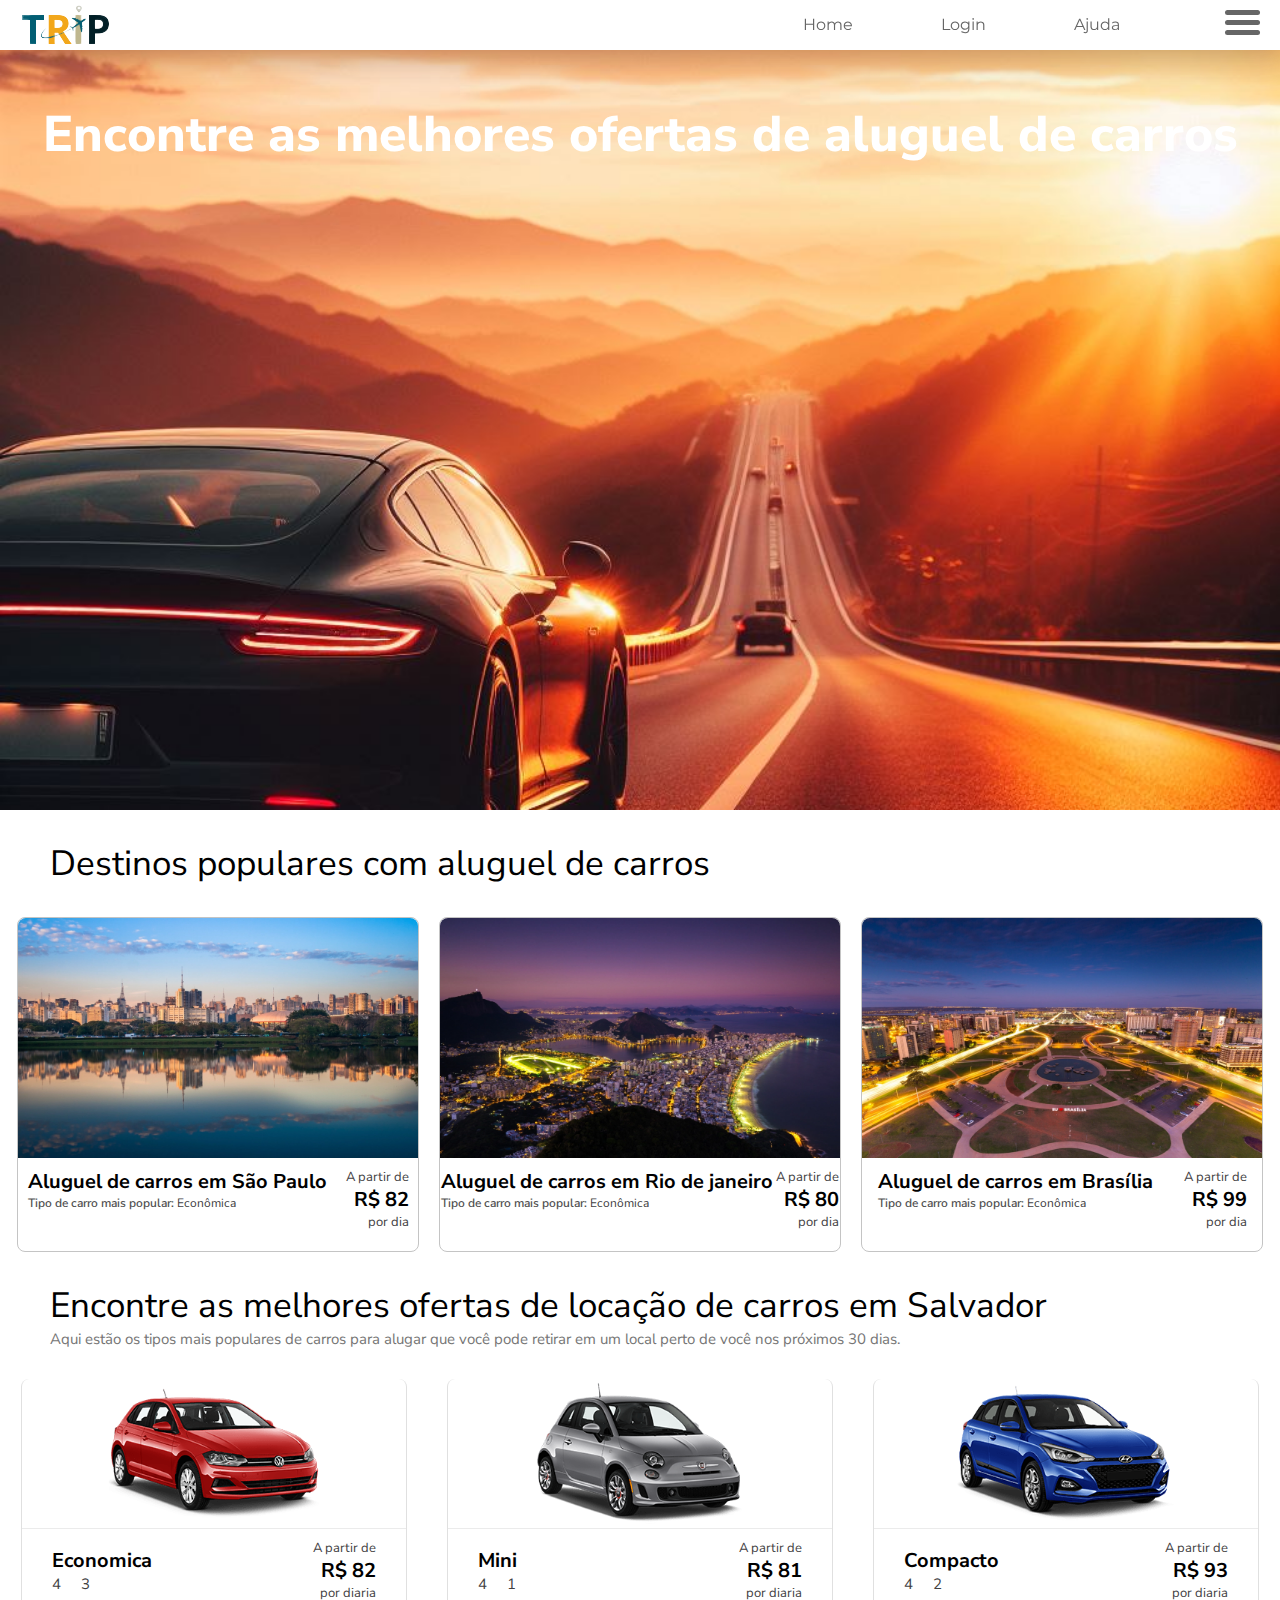
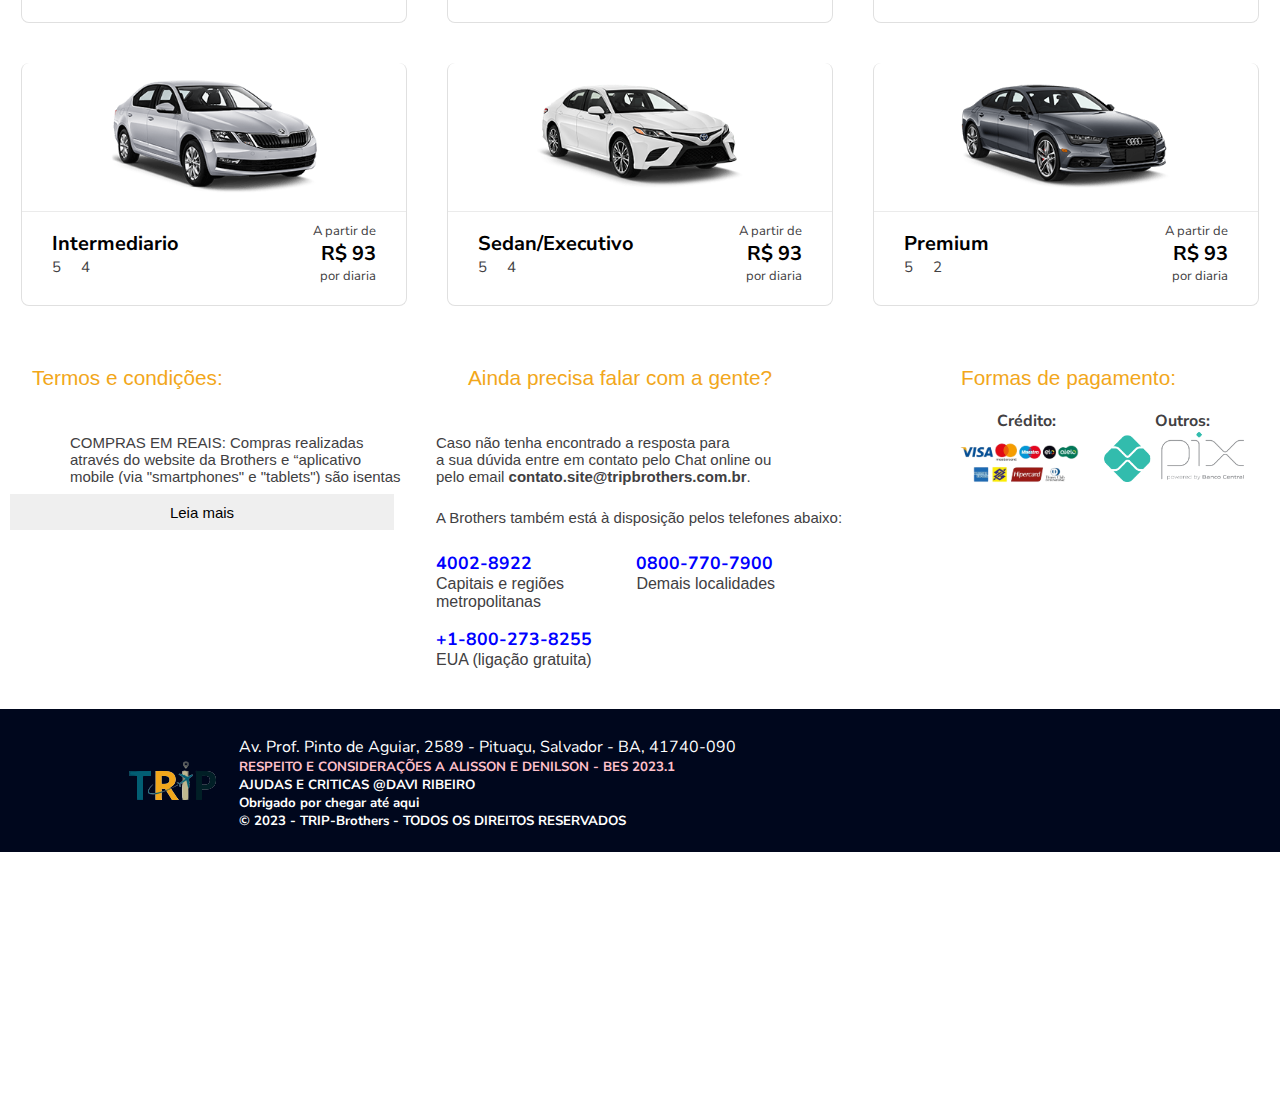
==== carros.html @ 01ca7a5b "carros de aluguel" ====
<!DOCTYPE html>
<html lang="pt-br">
<head>
    <meta charset="UTF-8">
    <meta name="viewport" content="width=device-width, initial-scale=1.0">
    <title>Aluguel de carros</title>
    <link rel="stylesheet" href="carros.css">
    <link rel="apple-touch-icon" sizes="180x180" href="imagens/favicon_io (2)/apple-touch-icon.png" />
  <link rel="icon" type="image/png" sizes="32x32" href="imagens/favicon_io (2)/favicon-32x32.png" />
  <link rel="icon" type="image/png" sizes="16x16" href="imagens/favicon_io (2)/favicon-16x16.png" />
  <link rel="preconnect" href="https://fonts.googleapis.com" />
  <link rel="preconnect" href="https://fonts.gstatic.com" crossorigin />
  <link href="https://fonts.googleapis.com/css2?family=Montserrat:wght@500&family=Nunito+Sans:opsz@6..12&display=swap"
    rel="stylesheet" />
  <link rel="preconnect" href="https://fonts.googleapis.com">
  <link rel="preconnect" href="https://fonts.gstatic.com" crossorigin>
  <link href="https://fonts.googleapis.com/css2?family=Source+Sans+3:ital,wght@1,900&display=swap" rel="stylesheet">
  <link rel="stylesheet" href="https://cdnjs.cloudflare.com/ajax/libs/font-awesome/6.4.0/css/all.min.css"
    integrity="sha512-iecdLmaskl7CVkqkXNQ/ZH/XLlvWZOJyj7Yy7tcenmpD1ypASozpmT/E0iPtmFIB46ZmdtAc9eNBvH0H/ZpiBw=="
    crossorigin="anonymous" referrerpolicy="no-referrer" />
  <link rel="stylesheet" href="https://cdnjs.cloudflare.com/ajax/libs/font-awesome/6.4.2/css/all.min.css"
    integrity="sha512-z3gLpd7yknf1YoNbCzqRKc4qyor8gaKU1qmn+CShxbuBusANI9QpRohGBreCFkKxLhei6S9CQXFEbbKuqLg0DA=="
    crossorigin="anonymous" referrerpolicy="no-referrer" />
</head>
<body>
    <div class="container">
        <a href="index.html" class="logo-a"><span class="span-img"><img class="logo-img" src="imagens/Logo/logo.png"
              alt="" /></span></a>
        <div class="container-base">
          <nav class="nav_1">
    
            <a href="index.html" class="home_nav"><i id="homee" class="fa-solid fa-house"></i><span
                class="nav-text-home">Home</span></a>
            <a href="login.html" class="home_nav"><i class="fa-solid fa-user"></i><span
                class="nav-text-user">Login</span></a>
            <a href="" class="home_nav"><i class="fa-brands fa-rocketchat"></i><span class="nav-text-ajuda">Ajuda</span></a>
            <div class="menu-night">
              <input type="checkbox" name="" class="chh">
              <div class="icon-night"><i class="fa-solid fa-moon"></i></div>
            </div>
            <nav class="menu">
              <input type="checkbox" class="check">
              <div class="menu-lines">
                <span></span>
                <span></span>
                <span></span>
              </div>
              
              <ul>
                <li><a href="login.html">Acessar Conta</a></li>
                <li><a href="">Meus Pedidos</a></li>
                <li><a href="checkin.html">Status do Voo</a></li>
                <li><a href="checkin.html">Bagagens</a></li>
                <li><a href="">Suas Milhas</a></li>
                <li><a href="">Central Ajuda</a></li>
                <li><a href="">Quem Somos</a></li>
                <li><a href="">Politica de Cancelamento</a></li>
    
              </ul>
            </nav>
          </nav>
        </div>
      </div>
   
<div class="banner">
    <div class="textobanner"><span>Encontre as melhores ofertas de aluguel de carros</span></div>   
</div>

<div class="textopr"><span>Destinos populares com aluguel de carros</span></div>
<div class="pai-opcoes">

    <div class="opcoes">
   <img src="imagens/car/img1.webp" alt="">
   <div class="pai-preco">
   <div class="textop"><div class="titulo">Aluguel de carros em São Paulo</div><div class="subtitulo"><span>Tipo de carro mais popular:</span> Econômica</div></div>
   <div class="precos"><div class="precof">A partir de
   <div class="numero">R$ 82</div>por dia</div>
    </div>
        </div>
    </div>

    <div class="opcoes">
        <img src="imagens/car/img2.webp" alt="">
        <div class="pai-preco">
            <div class="textop"><div class="titulo">Aluguel de carros em Rio de janeiro</div><div class="subtitulo"><span>Tipo de carro mais popular:</span> Econômica</div></div>
            <div class="precos"><div class="precof">A partir de
            <div class="numero">R$ 80</div>por dia</div>
             </div>
                 </div>
    </div>

    <div class="opcoes">
        <img src="imagens/car/img3.webp" alt="">
        <div class="pai-preco">
            <div class="textop"><div class="titulo">Aluguel de carros em Brasília</div><div class="subtitulo"><span>Tipo de carro mais popular:</span> Econômica</div></div>
            <div class="precos"><div class="precof">A partir de
            <div class="numero">R$ 99</div>por dia</div>
             </div>
                 </div>
    </div>
</div>
<div class="textopr"><span>Encontre as melhores ofertas de locação de carros em Salvador</span><div class="subtexto"><span>Aqui estão os tipos mais populares de carros para alugar que você pode retirar em um local perto de você nos próximos 30 dias.</span></div></div>

<div class="pai-opcoes2">
<div class="opcoes2">
    <div class="imgcar"><img src="imagens/car/economy.png" alt=""></div>
    <div class="pai-preco2">
    <div class="textop"><div class="titulo">Economica</div><div class="subtitulo2"><div><i class="fa-solid fa-person"></i> 4</div><div><i class="fa-solid fa-suitcase-rolling"></i> 3</div></div></div>
    <div class="precos"><div class="precof">A partir de
    <div class="numero">R$ 82</div>por diaria</div>
     </div>
         </div>
     </div>
 
     <div class="opcoes2">
         <div class="imgcar"><img src="imagens/car/mini.png" alt=""></div>
         <div class="pai-preco2">
             <div class="textop"><div class="titulo">Mini</div><div class="subtitulo2"><div><i class="fa-solid fa-person"></i> 4</div><div><i class="fa-solid fa-suitcase-rolling"></i> 1</div></div></div>
             <div class="precos"><div class="precof">A partir de
             <div class="numero">R$ 81</div>por diaria</div>
              </div>
                  </div>
     </div>
 
     <div class="opcoes2">
         <div class="imgcar"><img src="imagens/car/compact.png" alt=""></div>
         <div class="pai-preco2">
             <div class="textop"><div class="titulo">Compacto</div><div class="subtitulo2"><div><i class="fa-solid fa-person"></i> 4</div><div><i class="fa-solid fa-suitcase-rolling"></i> 2</div></div></div>
             <div class="precos"><div class="precof">A partir de
             <div class="numero">R$ 93</div>por diaria</div>
              </div>
         </div>
     </div>

     <div class="opcoes2">
        <div class="imgcar"><img src="imagens/car/intermediate.png" alt=""></div>
        <div class="pai-preco2">
            <div class="textop"><div class="titulo">Intermediario</div><div class="subtitulo2"><div><i class="fa-solid fa-person"></i> 5</div><div><i class="fa-solid fa-suitcase-rolling"></i> 4</div></div></div>
            <div class="precos"><div class="precof">A partir de
            <div class="numero">R$ 93</div>por diaria</div>
             </div>
        </div>
    </div>

    <div class="opcoes2 ">
        <div class="imgcar"><img src="imagens/car/fullsize.png" alt=""></div>
        <div class="pai-preco2">
            <div class="textop"><div class="titulo">Sedan/Executivo</div><div class="subtitulo2"><div><i class="fa-solid fa-person"></i> 5</div><div><i class="fa-solid fa-suitcase-rolling"></i> 4</div></div></div>
            <div class="precos"><div class="precof">A partir de
            <div class="numero">R$ 93</div>por diaria</div>
             </div>
        </div>
    </div>

    <div class="opcoes2">
        <div class="imgcar"><img src="imagens/car/premium.png" alt=""></div>
        <div class="pai-preco2">
            <div class="textop"><div class="titulo">Premium</div><div class="subtitulo2"><div><i class="fa-solid fa-person"></i> 5</div><div><i class="fa-solid fa-suitcase-rolling"></i> 2</div></div></div>
            <div class="precos"><div class="precof">A partir de
            <div class="numero">R$ 93</div>por diaria</div>
             </div>
        </div>
    </div>

 </div>

 <div class="fimtexto">
    <div class="fimtexto1">
      <span class="fimspan">Termos e condições:</span>
      <br><br><p class="textin">COMPRAS EM REAIS: Compras realizadas através do website da Brothers e “aplicativo 

      
        mobile (via "smartphones" e "tablets") são isentas da tarifa de emissão. A tarifa de emissão é cobrada nas
        compras através de balcões localizados nos aeroportos, lojas físicas e callcenter da empresa. Aeroportos e Lojas
        físicas: Nos voos domésticos, o valor da cobrança é de R$ 150,00 para compras com o valor total até R$ 1.500,00
        ou de 10% sobre o valor da tarifa quando esta for superior a R$ 1.500,00. Nos voos internacionais, a tarifa de
        emissão é de 7% sobre o valor da tarifa paga. Callcenter (+55 71 4002-8922): O valor da cobrança é a partir de
        R$ 150,00 (cento e cinquenta reais) por passageiro e por trecho nos voos domésticos, e a partir de R$ 280,00
        (duzentos e oitenta reais) por passageiro e por trecho nos voos internacionais. Tarifas com regras flexíveis
        (reserva na Classe Y): Serão disponibilizadas para comercialização somente via Central de Atendimento. Não serão
        cobradas taxas de alteração ou cancelamento. Reembolso de 95% (noventa e cinco por cento) do valor da tarifa.
        Não será cobrará taxa de emissão.
        <span class="overflow" data-state="visible" aria-hidden="true"></span>
      </p>
      <div class="bntleia"><button class="toggle" data-state="more">Leia mais</button></div>
    </div>
    
    <div class="fimtexto1">
      <span class="fimspan">Ainda precisa falar com a gente?</span> <br><span class="textinn"><p>Caso não tenha
        encontrado a resposta para <br> a sua dúvida entre em contato  pelo Chat online ou <br>pelo email
        <strong>contato.site@tripbrothers.com.br</strong>.</p>
        <br><span class="titulo2">A Brothers também está à disposição pelos telefones abaixo: </span></span>
      <br><br>
      <ul class="numlist">
        <li>
          <span class="num">4002-8922</span>
          <p>Capitais e regiões metropolitanas</p>
        </li>
        <li>
          <span class="num">0800-770-7900</span>
          <p>Demais localidades</p>
        </li>
        <li>
          <span id="num1" class="num">+1-800-273-8255</span>
          <p>EUA (ligação gratuita)</p>
        </li>
      </ul></span>
    </div>
    <div class="fimtexto1">
      <span class="fimspan">Formas de pagamento:</span>
      <span class="pailinha">
      <br><br><span class="linha"><strong>Crédito:</strong> <img class="credito" src="imagens/Banner/cartoes.png" alt="cartoes"></span>
      <br> <span  class="linha"><strong>Outros:</strong> <img class="credito" src="imagens/Banner/pix-106.png" alt="pix"></span>
    </div></span>
  </div>


  <div class="rodapefin">
    <div class="rodapetext">
      <img src="imagens/Logo/logo.png" alt="logo-rodape">

      <span class="textinho"> Av. Prof. Pinto de Aguiar, 2589 - Pituaçu, Salvador - BA, 41740-090
        <h5 class="pik">RESPEITO E CONSIDERAÇÕES A ALISSON E DENILSON - BES 2023.1</h5>
        <h5>AJUDAS E CRITICAS @DAVI RIBEIRO</h5>
        <H5>Obrigado por chegar até aqui</H5>
        <h5>© 2023 - TRIP-Brothers - TODOS OS DIREITOS RESERVADOS</h5>
        
        <br>
      </span>


    </div></div>
    <script src="index.js"></script>
</body>
</html>
---- carros.css ----
@charset "UTF-8";

* {
  margin: 0;
  padding: 0;
  box-sizing: border-box;
}
html {
  margin: 0;
  padding: 0;
  overflow-y: scroll;
  height: 300vh;
}
body {
  font-family: "Nunito Sans", sans-serif;
  color: rgb(65, 64, 66);
  background-color: white;
}
.span-img {
    box-sizing: border-box;
    display: block;
    overflow: hidden;
    width: initial;
    height: initial;
    background: none;
    background-image: none;
    opacity: 1;
    border: 0;
    margin: 0;
  }
  .logo-img {
    overflow-clip-margin: content-box;
    overflow: clip;
  }
  .logo-img {
    position: absolute;
    top: 0;
    left: 0;
    bottom: 0;
    right: 0;
    box-sizing: border-box;
    padding: 0;
    border: none;
    margin: auto;
    display: block;
    width: 0;
    height: 0;
    min-width: 100%;
    max-width: 100%;
    min-height: 100%;
    max-height: 100%;
    object-fit: contain;
    object-position: center left;
  }
  .home_nav {
    display: flex;
    align-items: center;
    gap: 1rem;
    row-gap: 1rem;
    column-gap: 0.5rem;
    text-decoration: none;
  }
  .nav-text-home {
    color: rgb(102, 102, 102);
    font-family: 'Montserrat', sans-serif;
    font-size: 1rem;
    line-height: 1.6rem;
  }
  .home_nav i {
    color: rgb(102, 102, 102);
    font-size: 1rem;
    min-width: 1rem;
    text-decoration: none;
  }
  .user-nav {
    display: flex;
    align-items: center;
    gap: 1rem;
    row-gap: 1rem;
    column-gap: 0.5rem;
    text-decoration: none;
  }
  .user-nav i {
    color: rgb(102, 102, 102);
    font-size: 1rem;
    min-width: 1rem;
    text-decoration: none;
  }
  .nav-text-user {
    color: rgb(102, 102, 102);
    font-family: 'Montserrat', sans-serif;
    font-size: 1rem;
    line-height: 1.6rem;
  }
  .ajuda-nav {
    display: flex;
    align-items: center;
    gap: 1rem;
    row-gap: 1rem;
    column-gap: 0.5rem;
    text-decoration: none;
  }
  .ajuda-nav i {
    color: rgb(102, 102, 102);
    font-size: 1rem;
    min-width: 1rem;
    text-decoration: none;
  }
  .nav-text-ajuda {
    color: rgb(102, 102, 102);
    font-family: 'Montserrat', sans-serif;
    font-size: 1rem;
    line-height: 1.6rem;
  }
  
  .nav_1 {
    margin-left: 50vh;
    margin-left: auto;
    display: flex;
    gap: 4rem;
    row-gap: 4rem;
    column-gap: 4rem;
    transition: 0.3s;
  }
  .logo-a {
    height: 40px;
    position: relative;
    width: 132px;
  }
  .container-base {
    display: flex;
    align-items: center;
    justify-content: flex-end;
    flex: 1;
    margin-right: 2rem;
  }
  
  .container {
    display: flex;
    z-index: 3;
    position: fixed;
    top: 0px;
    left: 0px;
    width: 100%;
    height: 50px;
    align-items: center;
    background-color: rgb(255, 255, 255);
    box-shadow: rgba(37, 37, 39, 0.25) 0.5rem 0.5rem 2rem 0px;
  }
  .menu-night .chh{
    position: absolute;
    width: 35px;
    height: 35px;
    opacity: 0;
    cursor: pointer;
    z-index: 200;
  }
  .menu-night{
    z-index: 0; 
  }
  .menu-night .icon-night{
    z-index: 0;
     position: block;
     top: 0;
     right: 7.5%;
     font-size: 35px;
     color: rgb(102, 102, 102);
  }
  .menu .menu-lines{
    position: absolute;
    z-index: 999;
    width: 35px;
    height: 35px ;
    right: 20px;
    top: 10px;
  }
  .menu .check{
    position: absolute;
    z-index: 1000;
    width: 35px;
    height: 35px;
    opacity: 0;
    cursor: pointer;
    right: 20px;
    top: 10px;
  }
  .menu .menu-lines span{
    display: block;
    width: 35px;
    height: 5px;
    margin-bottom: 5px;
    background-color: rgb(102, 102, 102);
    border-radius: 3px;
    transition: all ease .2s;
  }
  .menu .check:checked ~ .menu-lines span{
   
  background-color: rgb(192, 0, 0);
  
  }
  .menu .check:checked ~ .menu-lines span:nth-child(1){
  transform-origin: 0% 0%;
  transform: rotate(45deg) scaleX(0.9);
  }
  .menu .check:checked ~ .menu-lines span:nth-child(2){
    opacity: 0;
  }
  .menu .check:checked ~ .menu-lines span:nth-child(3){
    transform-origin: 0% 100%;
  transform: rotate(-45deg) scaleX(0.9) ;
  }
  .menu ul{
    position: absolute;
    z-index: 998;
    left: 70vw;
    top: 50px;
    width: 350px;
    height: initial;
    background-color: rgb(255, 255, 255);
    
    margin-left: 1400vw;
    transition: all ease .3s;
    border-radius: 10px;
  }
 
  @media (max-width:790px) {
    .menu ul{
      position: absolute;
      z-index: 998;
      left: 65vw;
      top: 50px;
      width: 300px;
      height: initial;
      background-color: rgb(255, 255, 255);
      margin-left: 1500px;
      transition: all ease .2s;
      border-radius: 10px;
    }
    .menu ul li{
      list-style: none;
      padding: 16px 15px;
    }
  }


.text_inter{
  text-align: center;
  padding: 0.9rem;
  font-size: 10px;
  font-weight: bold;
  
}

.menu .check:checked ~ ul{
margin-left: 0;
}

.menu ul{
border: 2px solid black;
}
.menu li{
border-bottom: 1px solid rgb(237, 237, 237);
}
.menu ul li{

list-style: none;
padding: 20px 30px;
}
.menu ul li a{
text-decoration: none;
color: rgb(102, 102, 102);
font-size: 18px;
font-family: sans-serif;
}
.banner{
    background-image: url(imagens/imgpromo/img1.jfif);
    background-repeat: no-repeat;
    background-size: cover;
    background-position: center;
    display: flex;
    height: 90vh;
    overflow: hidden;
    justify-content: center;
}
.textobanner{
    padding-top: 100px;
    display: flex;
    color: white;
    font-size: 50px;
    font-weight: 800;

}
.textopr{
    display: flex;
    flex-direction: column;
    font-size: 35px;
    color: black;
    padding: 30px 50px;
}
.subtexto{
    display: flex;
    font-size: 15px;
    color: rgb(117, 117, 117);

}
.pai-opcoes{
  
    display: flex;
    justify-content: center;
    align-items: center;
    flex-flow: row;
    gap: 20px;

}
.pai-opcoes2{
 
    display: flex;
    justify-content: center;
    align-items: center;
    flex-flow: wrap;
    gap: 40px;
}

.opcoes{
    cursor: pointer;
 
    border-radius: 8px;
    border: 1px solid rgb(196, 196, 196);
    padding: 0 0 20px 0;
}
.opcoes img{
  border-radius: 8px 8px 0 0;
  display: flex;
  width: 25rem;
  height: 15rem;
  overflow: hidden;
}
.opcoes:hover{
    transition: 60ms ease-in;
    box-shadow: 0px 2px 5px 1px rgb(206, 206, 206);
}

.opcoes2:hover{
 
    transition: 60ms ease-in;
    box-shadow: 0px 2px 5px 1px rgb(177, 177, 177);
}
.opcoes2{
    cursor: pointer;
   border-top: none;
   border-left: 1px solid rgb(224, 224, 224);
   border-right: 1px solid rgb(224, 224, 224);
   border-bottom: 1px solid rgb(224, 224, 224);
    border-radius: 8px;
    padding: 0 0 20px 0;
}
.imgcar{
    display: flex;
    padding: 0 5rem 0 5rem;
    border-bottom: 1px solid rgb(235, 235, 235);
}
.opcoes2 img{
  border-radius: 8px 8px 0 0;
  width: 14rem;
  height: auto;
  overflow: hidden;
}
.titulo{
padding-top: 10px;
    color: black;
    font-weight: bolder;
    font-size: 20px;
}
.subtitulo{
    font-size: 12px;
}
.subtitulo2{
  
    font-size: 15px;
    display: flex;
    gap: 20px;
    align-items: center;

}
.subtitulo span{
    font-weight: 600;
    color: rgb(80, 80, 80);
    font-size: 12px;
}
.numero{
    font-size: 20px;
    font-weight: bolder;
    color: black;
}

.pai-preco{
     display: flex; 
     justify-content: space-around;
}
.pai-preco2{
    display: flex; 
    justify-content: space-between;
    padding: 0 30px 0 30px;
    align-items: center;
}
.precos{
    font-size: 13px;
    padding-top: 10px;
    display: flex;
    flex-direction: column;
    text-align: end;
}

.fim {
    padding: 10% ;
}

.fimtexto {
  display: flex;
  justify-content: space-between;
  padding: 0px auto;
  gap: 4rem 4rem;
  
}
.fimtexto1 {
  width: 40%;
}
.fimspan {
  text-align: center;
  display: block;
  font-size: 1.3rem;
  font-family: Arial, Helvetica, sans-serif;
  font-weight: 200;
  color:#f2a71b;
}

.numlist {
  display: grid;
  grid-template-columns: 40% 350px;
}

.numlist li{
  list-style: none;
  padding: 5% 5% 5% 5%;
}

.num {
  color: blue ;
  font-weight: bolder;
  font-size: 1.1rem;
}


.textin{
  padding-left: 10px;
  font-family: arial;
  font-size: 15px;
}
.textinn{
  padding-left: 10px;
  font-family: arial;
  font-size: 15px;
}


.numlist p {
  font-family: arial;
}


.credito {
  display: flex;
  width: 10vw;
}

.rodapefinal {
  margin-top: 100px;

}

.rodapefin{
  width: 100%;
  height: 20%;
  background-color: rgb(0, 7, 29);
}

.rodapetext {
  display: flex;
  margin-left: 6.7rem;
  align-items: center;
  color: white;

}
.pik {
  color: pink;
}

.textinho {
  margin-top: 27px;
  
}


@media(max-width:480px){
    .fimtexto {
      display: block;
      padding: 0px auto;
      gap: 4rem 4rem;
      margin-left: 45px;
    }
    .fimtexto1 {
      padding: 20px;
      width: 100%
    }

    .fimspan {
      font-size: 1.3rem;
      font-family: Arial, Helvetica, sans-serif;
      font-weight: 200;
      color:#f2a71b;
    }
    .fimtexto{
      padding-top: 70px;
    }
    .titulo2{
 
      padding-left: 9px;
      font-weight: bold;
     }
       
        .textin{
          font-size: 15px;
          padding-left: 70px;
          width: 80%;
          max-height: 50px;
          overflow: hidden;
          position: relative;
          transition: max height 0.4s ease;
        }
        .overflow{
          display: none;
          position: absolute;
          bottom: 0;
          left: 0;
          width: 100%;
          height: 30px;
         
        }
        .bntleia  {
    
          padding: 10px;
          display: flex;
          align-items: center;
          justify-content: center;
        }
        .bntleia button{
          cursor: pointer;
          font-size: 15px;
          width: 30vw;
          height: 4vh;
          border: none;
        }
        .overflow [data-state='visible']{
          display: block;
        }
        .numlist {
          width: 100%;
          display: grid;
          grid-template-columns: auto auto;
          align-items: center;
          flex-direction: column;
          padding: 0px 0px 20px 0px;
        }
        
        .numlist li{
          list-style: none;
          
        }
        
        .num {
          color: blue ;
          font-weight: bolder;
          font-size: 1.1rem;
        }
        .pailinha{
          display: flex;
      
          justify-content: space-around;
        }
        .linha{
          width: 100%;
          text-align: center;
        }
       .linha img{
        width: 90%;
       }
       
       .rodapefinal {
        margin-top: 50px;
      
      }
      
      .rodapefin{
        width: 100%;
        height: 10%;
        background-color: black;
      }
      
      .rodapetext {
        display: flex;
        margin-left: 0rem;
        align-items: center;
        color: white;
      
      }
      .pik {
        font-size: 12px;
        color: pink;
      }
      
      .textinho {
        margin-top: 20px;
        
      }
      .textinho{
        font-size: 10px;
      }
      .credito {
        display: block;
        width: 10vw;
      }
      .fimtexto {
        display: flex;
        flex-direction: column;
        padding: 0px auto;
        gap: 0;
        margin-left: 0rem;
      }
      .textinn{
        
      font-family: 'Montserrat', sans-serif;
        font-family: arial;
        font-size: 15px;
      }
      .textinn p{
        text-align: center;
         font-family: arial;
         font-size: 15px;
       }
  }
  @media(min-width:481px) and (max-width:767px){
    .fimtexto {
      display: block;
      padding: 0px auto;
      gap: 4rem 4rem;
      margin-left: 45px;
    }
    .fimtexto1 {
      width: 100%
    }
  
    .fimspan {
      font-size: 1.6rem;
      font-family: Arial, Helvetica, sans-serif;
      font-weight: 200;
      color:#f2a71b;
    }
    .text_inter{
      text-align: center;
      padding: 0.9rem;
      font-size: 15px;
      font-weight: bold;
      
    }
    .fimtexto{
      padding-top: 70px;
    }
  .titulo2{
    font-size: 18px;
  padding-left: 30px;
  font-weight: bold;
  }
   
    .textin{
      font-size: 15px;
      padding-left: 70px;
      width: 80%;
      max-height: 30px;
      overflow: hidden;
      position: relative;
      transition: max height 0.4s ease;
    }
    .overflow{
      display: none;
      position: absolute;
      bottom: 0;
      left: 0;
      width: 100%;
      height: 30px;
    }
    .bntleia  {
      padding: 10px;
      display: flex;
      align-items: center;
      justify-content: center;
    }
    .bntleia button{
      font-size: 15px;
      width: 30vw;
      height: 4vh;
      border: none;
    }
    .overflow [data-state='visible']{
      display: block;
    }
    .numlist {
      width: 100%;
      display: grid;
      grid-template-columns: auto auto;
      align-items: center;
      flex-direction: column;
      padding: 0px 0px 20px 0px;
    }
    
    .numlist li{
      list-style: none;
      
    }
    
    .num {
      color: blue ;
      font-weight: bolder;
      font-size: 1.4rem;
    }
    .pailinha{
      display: flex;
  
      justify-content: space-around;
    }
    .linha{
      width: 100%;
      text-align: center;
    }
   .linha img{
    width: 90%;
   }
   
   .rodapefinal {
    margin-top: 50px;
  
  }
  .numlist p {
    font-size: 18px;
    font-family: arial;
  }
  
  .rodapefin{
    width: 100%;
    height: 10%;
    background-color: black;
  }
  
  .rodapetext {
    display: flex;
    margin-left: 0rem;
    align-items: center;
    color: white;
  
  }
  .pik {
    font-size: 12px;
    color: pink;
  }
  
  .textinho {
    margin-top: 20px;
    
  }
  .textinho{
    font-size: 10px;
  }
  .credito {
    display: block;
    width: 10vw;
  }
  .fimtexto {
    display: block;
    flex-direction: column;
    padding: 0px auto;
    gap: 0;
    margin-left: 0rem;
  }
  .textinn{
    
  font-family: 'Montserrat', sans-serif;
    font-family: arial;
    font-size: 15px;
  }
  .textinn p{
    text-align: center;
     font-family: arial;
     font-size: 19px;
   }
  }
  @media(min-width:768px) and (max-width:991px){
    .fimtexto {
      padding-top: 60px;
      display: grid;
      grid-template-columns: auto 450px;
     margin: 0;
      gap: 2rem;
      justify-content: center;
    
    }
    
    .fimtexto1 {
      width: 100%;
    }
    .textin{
      font-size: 15px;
      padding-left: 70px;
      
      max-height: 50px;
      overflow: hidden;
      position: relative;
      transition: max height 0.4s ease;
    }
    .overflow{
      display: none;
      position: absolute;
      bottom: 0;
      left: 0;
      width: 100%;
      height: 30px;
    }
    .bntleia  {
      padding: 10px;
      display: flex;
      align-items: center;
      justify-content: center;
    }
    .bntleia button{
      font-size: 15px;
      width: 30vw;
      height: 4vh;
      border: none;
    }
    .overflow [data-state='visible']{
      display: block;
    }.pailinha{
      display: flex;
     padding: 20px;
      justify-content: space-around;
    }
    .linha{
      width: 100%;
      text-align: center;
    }
   .linha img{
    width: 90%;
   }
    
   .numlist {
    
    display: grid;
    grid-template-columns: 40% 170px;
  }
  
  .numlist li{
    width: 100%;
    list-style: none;
   
  }
  
  .num {
    color: blue ;
    font-weight: bolder;
    font-size: 1.1rem;
  }
  }
  @media(min-width:992px) and (max-width:1199px){
  
.fimtexto {
  padding-top: 60px;
  display: grid;
  grid-template-columns: auto 450px;
 margin: 0;
  gap: 2rem;
  justify-content: center;

}

.fimtexto1 {
  width: 100%;
}
.textin{
  font-size: 15px;
  padding-left: 70px;
  
  max-height: 50px;
  overflow: hidden;
  position: relative;
  transition: max height 0.4s ease;
}
.overflow{
  display: none;
  position: absolute;
  bottom: 0;
  left: 0;
  width: 100%;
  height: 30px;
}
.bntleia  {
  padding: 10px;
  display: flex;
  align-items: center;
  justify-content: center;
}
.bntleia button{
  font-size: 15px;
  width: 30vw;
  height: 4vh;
  border: none;
}
.overflow [data-state='visible']{
  display: block;
}

.pailinha{
  display: flex;
 padding: 20px;
  justify-content: space-around;
}
.linha{
  width: 100%;
  text-align: center;
}
.linha img{
width: 90%;
}

.numlist {

display: grid;
grid-template-columns: 40% 170px;
}

.numlist li{
width: 100%;
list-style: none;

}

.num {
color: blue ;
font-weight: bolder;
font-size: 1.1rem;
}
  }
  @media(min-width:1200px) and (max-width:1919px){
  
.fimtexto {
  padding-top: 60px;
  display: flex;
  grid-template-columns: auto 450px;
  margin: 0;
  gap: 2rem;
 
  justify-content: space-around;

}

.fimtexto1 {
  
  width: 80%;
}
.textin{
  font-size: 15px;
  padding-left: 70px;
  
  max-height: 50px;
  overflow: hidden;
  position: relative;
  transition: max height 0.4s ease;
}
.overflow{
  display: none;
  position: absolute;
  bottom: 0;
  left: 0;
  width: 100%;
  height: 30px;
}
.bntleia  {
  padding: 10px;
  display: flex;
  align-items: center;
  justify-content: center;
}
.bntleia button{
  cursor: pointer;
  font-size: 15px;
  width: 30vw;
  height: 4vh;
  border: none;
}
.overflow [data-state='visible']{
  display: block;
}

.pailinha{
  display: flex;
 padding: 20px;
  justify-content: space-around;
}
.linha{
  width: 100%;
  text-align: center;
}
.linha img{
width: 90%;
}

.numlist {
display: grid;
gap: 1rem;

padding: 0 0 40px;
grid-template-columns: 40% 340px;
}

.numlist li{
width: 100%;
list-style: none;
padding: 0;

}

.num {
color: blue ;
font-weight: bolder;
font-size: 1.1rem;
}
.fimspan {
text-align: start;
padding-left: 2rem;
display: block;
font-size: 1.3rem;
font-family: Arial, Helvetica, sans-serif;
font-weight: 200;
color:#f2a71b;
}
  }
  @media(min-width:1920px){
  
.fimtexto {
  padding-top: 60px;
  display: flex;
  grid-template-columns: auto 450px;
  margin: 0;
  gap: 2rem;
 
  justify-content: space-around;

}

.fimtexto1 {
  
  width: 80%;
}
.textin{
  font-size: 15px;
  padding-left: 70px;
  
  max-height: 50px;
  overflow: hidden;
  position: relative;
  transition: max height 0.4s ease;
}
.overflow{
  display: none;
  position: absolute;
  bottom: 0;
  left: 0;
  width: 100%;
  height: 30px;
}
.bntleia  {
  padding: 10px;
  display: flex;
  align-items: center;
  justify-content: center;
}
.bntleia button{
  cursor: pointer;
  font-size: 15px;
  width: 30vw;
  height: 4vh;
  border: none;
}
.overflow [data-state='visible']{
  display: block;
}


.pailinha{
  display: flex;
 padding: 20px;
  justify-content: space-around;
}
.linha{
  width: 100%;
  text-align: center;
}
.linha img{
width: 90%;
}

.numlist {
display: grid;
gap: 1rem;

padding: 0 0 40px;
grid-template-columns: 40% 340px;
}

.numlist li{
width: 100%;
list-style: none;
padding: 0;

}

.num {
color: blue ;
font-weight: bolder;
font-size: 1.1rem;
}
.fimspan {
text-align: start;
padding-left: 2rem;
display: block;
font-size: 1.3rem;
font-family: Arial, Helvetica, sans-serif;
font-weight: 200;
color:#f2a71b;
}

  }
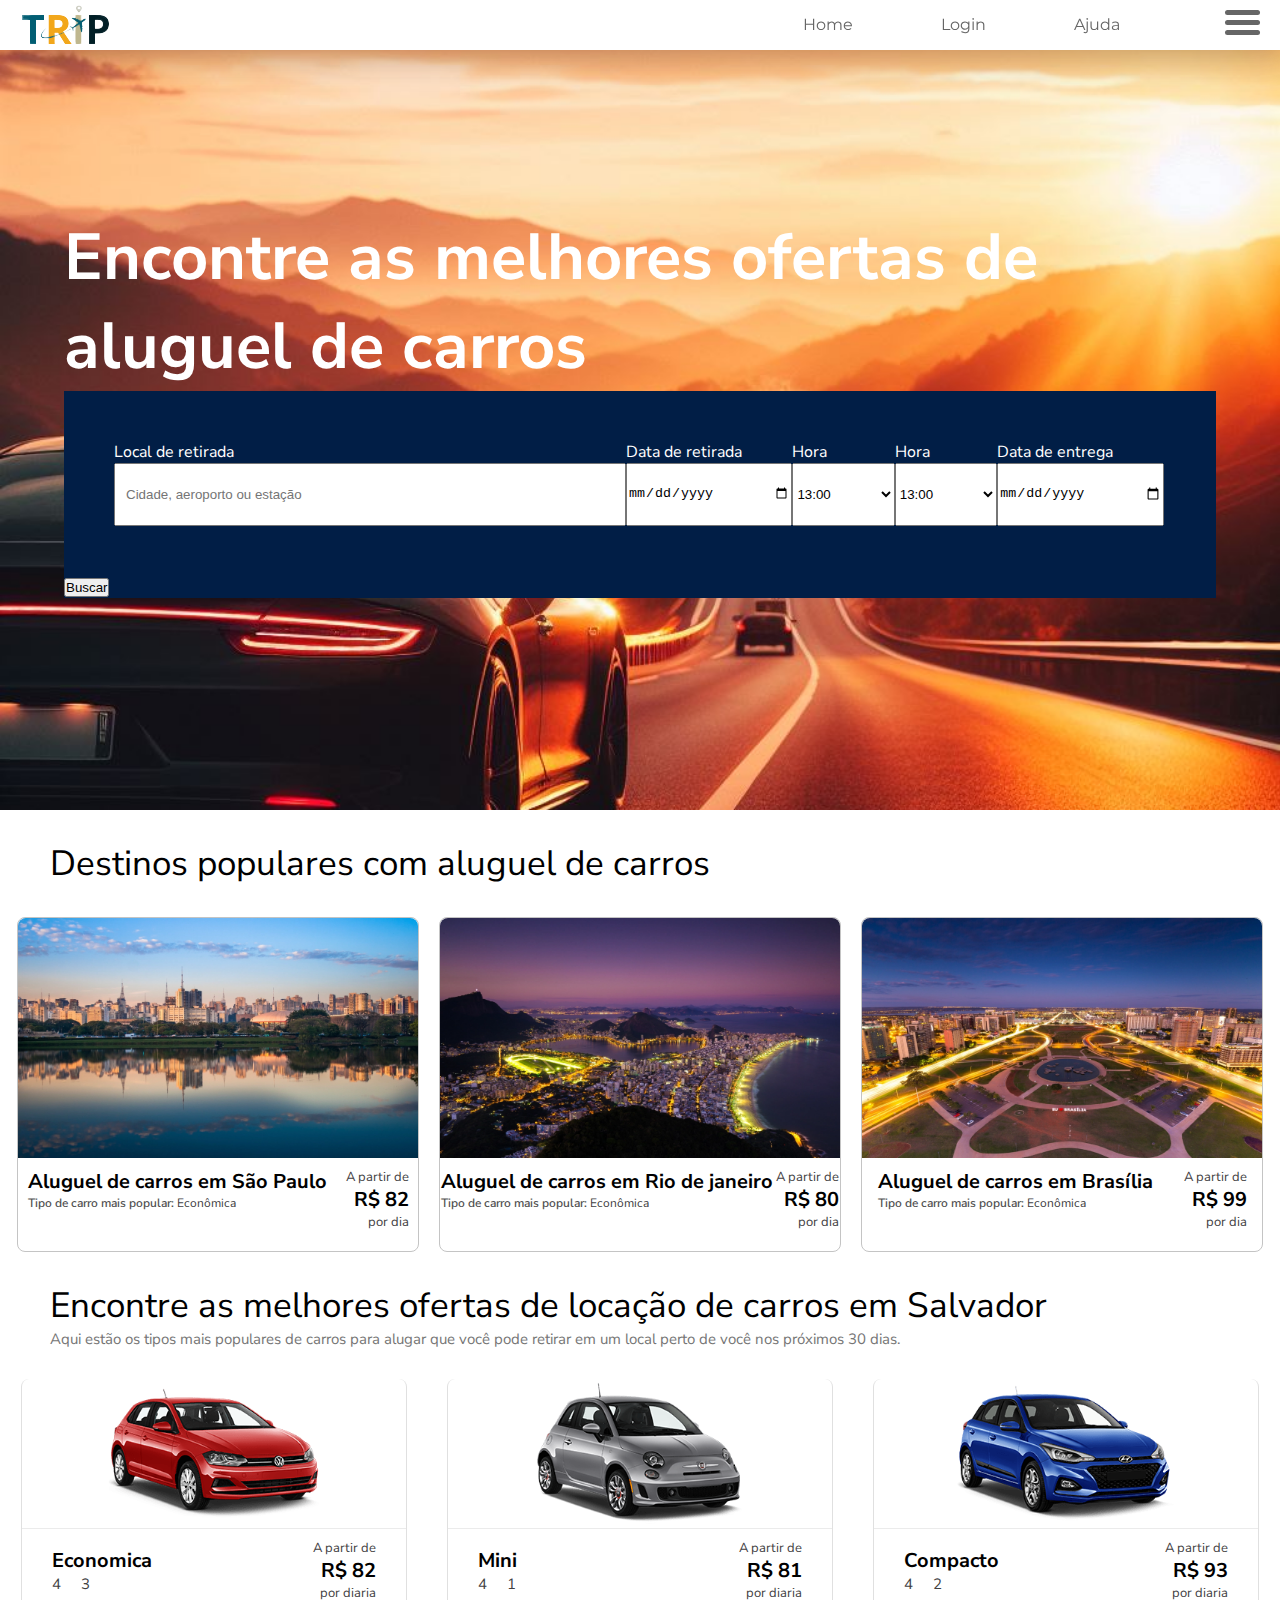
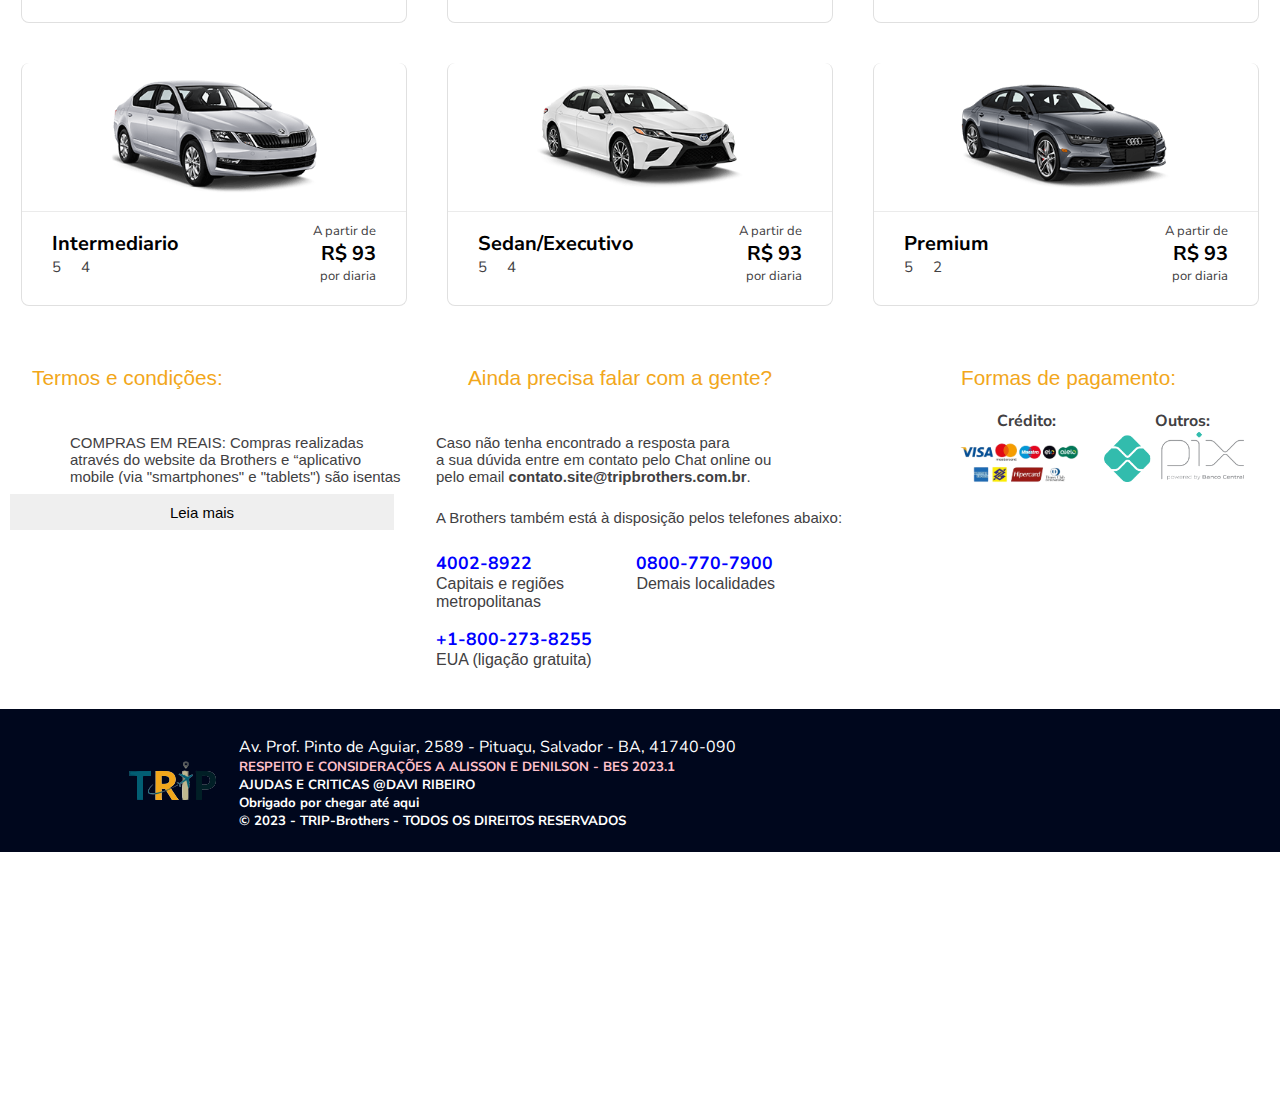
==== commit 31075e6d: "ppp" ====
--- a/carros.html
+++ b/carros.html
@@ -62,8 +62,30 @@
         </div>
       </div>
    
-<div class="banner">
-    <div class="textobanner"><span>Encontre as melhores ofertas de aluguel de carros</span></div>   
+<div class="banner"> 
+  <div class="bannercenter">
+    <div class="bannerpai">
+    <div class="textobanner"><span>Encontre as melhores ofertas de aluguel de carros</span></div> 
+       <div class="tudoinput">
+
+       
+      <div class="bannerinput">
+        <label class="bannerlabel" for="">Local de retirada<input placeholder="Cidade, aeroporto ou estação" id="inputtexto" type="text"></label>
+        
+        <label class="bannerlabel" for="">Data de retirada<input type="date" name="" id=""></label>
+        <label class="bannerlabel" for="">Hora<select name="" id="bannerselect"><option value="">13:00</option><option value="">13:30</option><option value="">14:00</option></select></label>
+        <label class="bannerlabel" for="">Hora<select name="" id="bannerselect"><option class="ir" value="">13:00</option><option value="">13:30</option><option value="">14:00</option></select></label>
+          <label class="bannerlabel" for="">Data de entrega<input type="date" name="" id=""></label>
+  
+          </div>
+          <div class="pai-button">
+            <div></div>
+            <div><button>Buscar</button></div>
+          </div>
+        </div>
+          
+      </div>
+    </div>  
 </div>
 
 <div class="textopr"><span>Destinos populares com aluguel de carros</span></div>
--- a/carros.css
+++ b/carros.css
@@ -277,18 +277,54 @@
     background-repeat: no-repeat;
     background-size: cover;
     background-position: center;
-    display: flex;
+  display: flex;
+   align-items: center;
     height: 90vh;
     overflow: hidden;
     justify-content: center;
 }
+.bannerinput{
+  border-radius: 4px;
+  display: flex;
+  
+  padding: 50px;
+}
+.tudoinput{
+  background-color: rgb(1, 30, 70);
+}
+.bannerpai{
+  width: 90vw;
+}
+.bannercenter{
+display: flex;
+justify-content: center;
+align-items: center;
+}
+.bannerlabel{
+  display: flex;
+  color: white;
+  flex-direction: column;
+}
 .textobanner{
-    padding-top: 100px;
     display: flex;
     color: white;
-    font-size: 50px;
-    font-weight: 800;
-
+    font-size: 65px;
+    font-weight:bolder;
+
+}
+#inputtexto {
+  display: flex;
+  width: 40vw;
+  height: 7vh;
+  padding-left: 10px;
+}
+input[type = date]{
+  width: 13vw;
+  height: 7vh;
+}
+#bannerselect{
+  width: 8vw;
+  height: 7vh;
 }
 .textopr{
     display: flex;
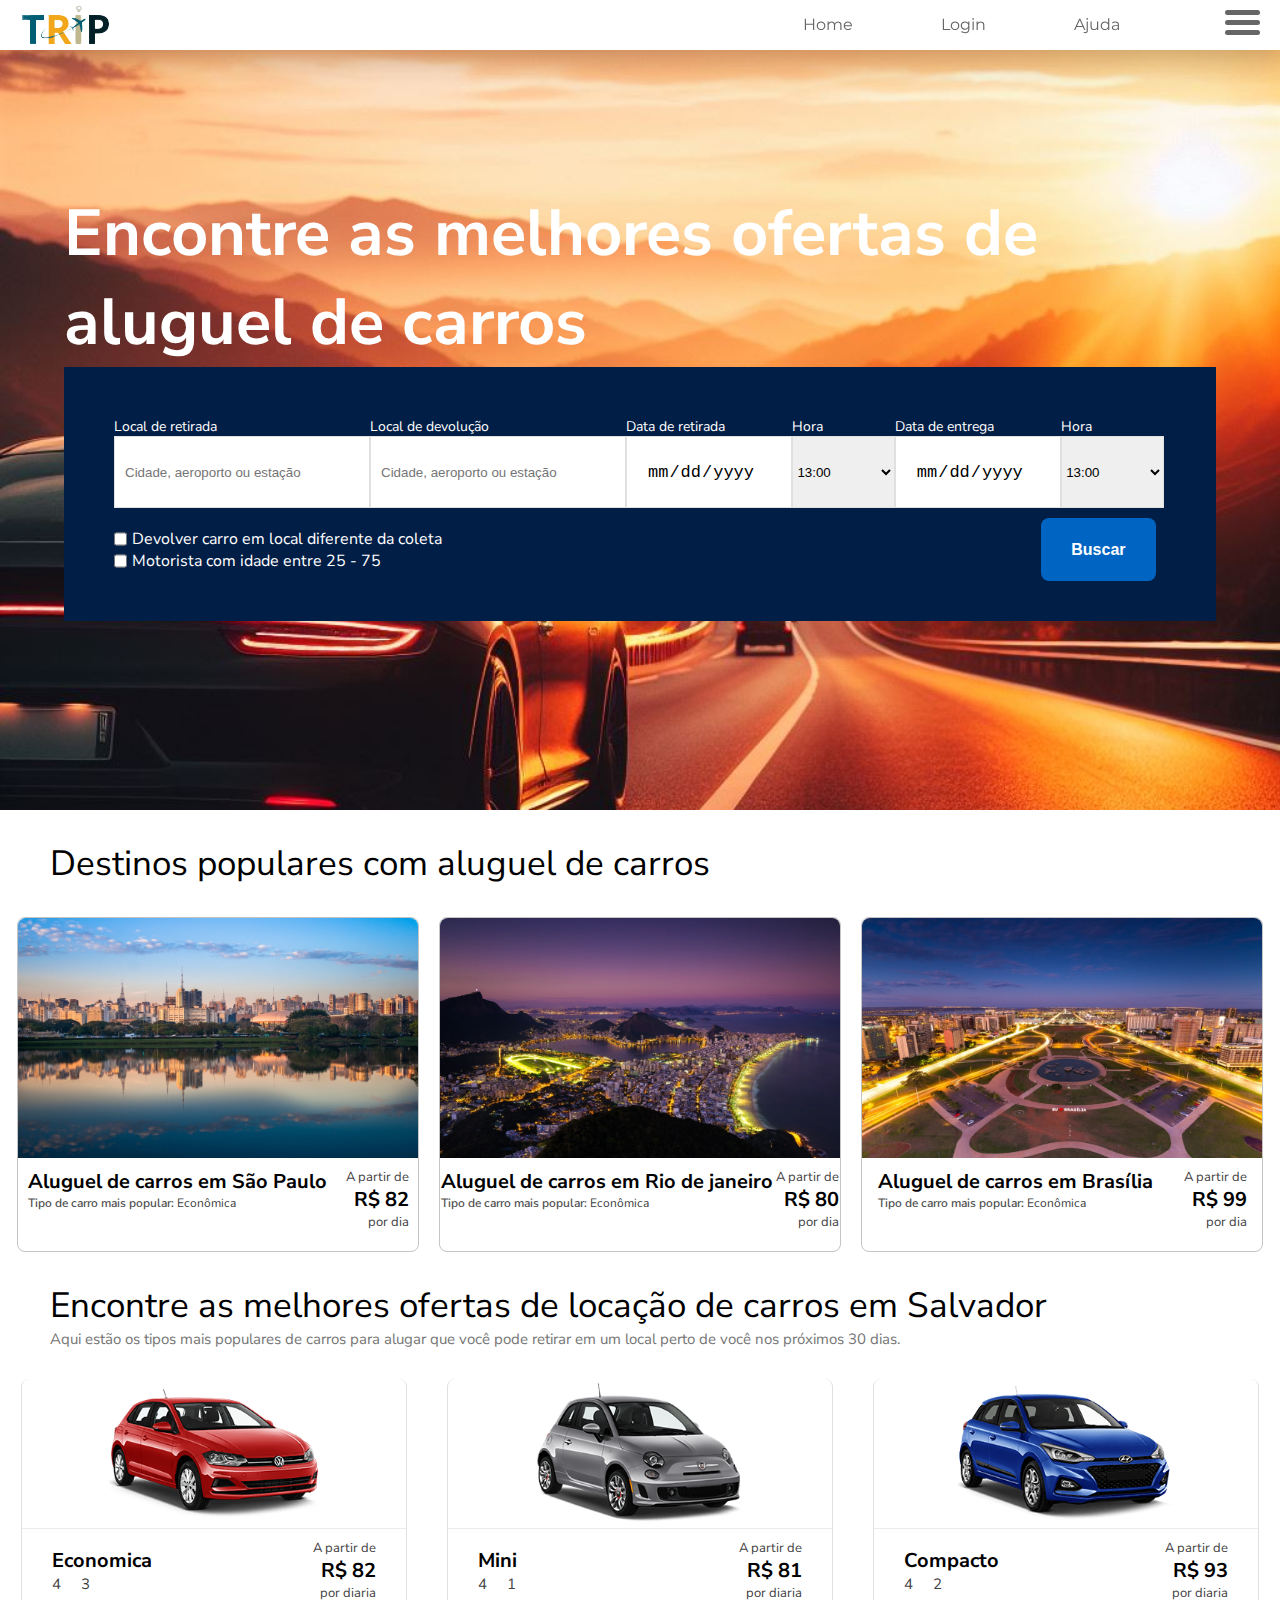
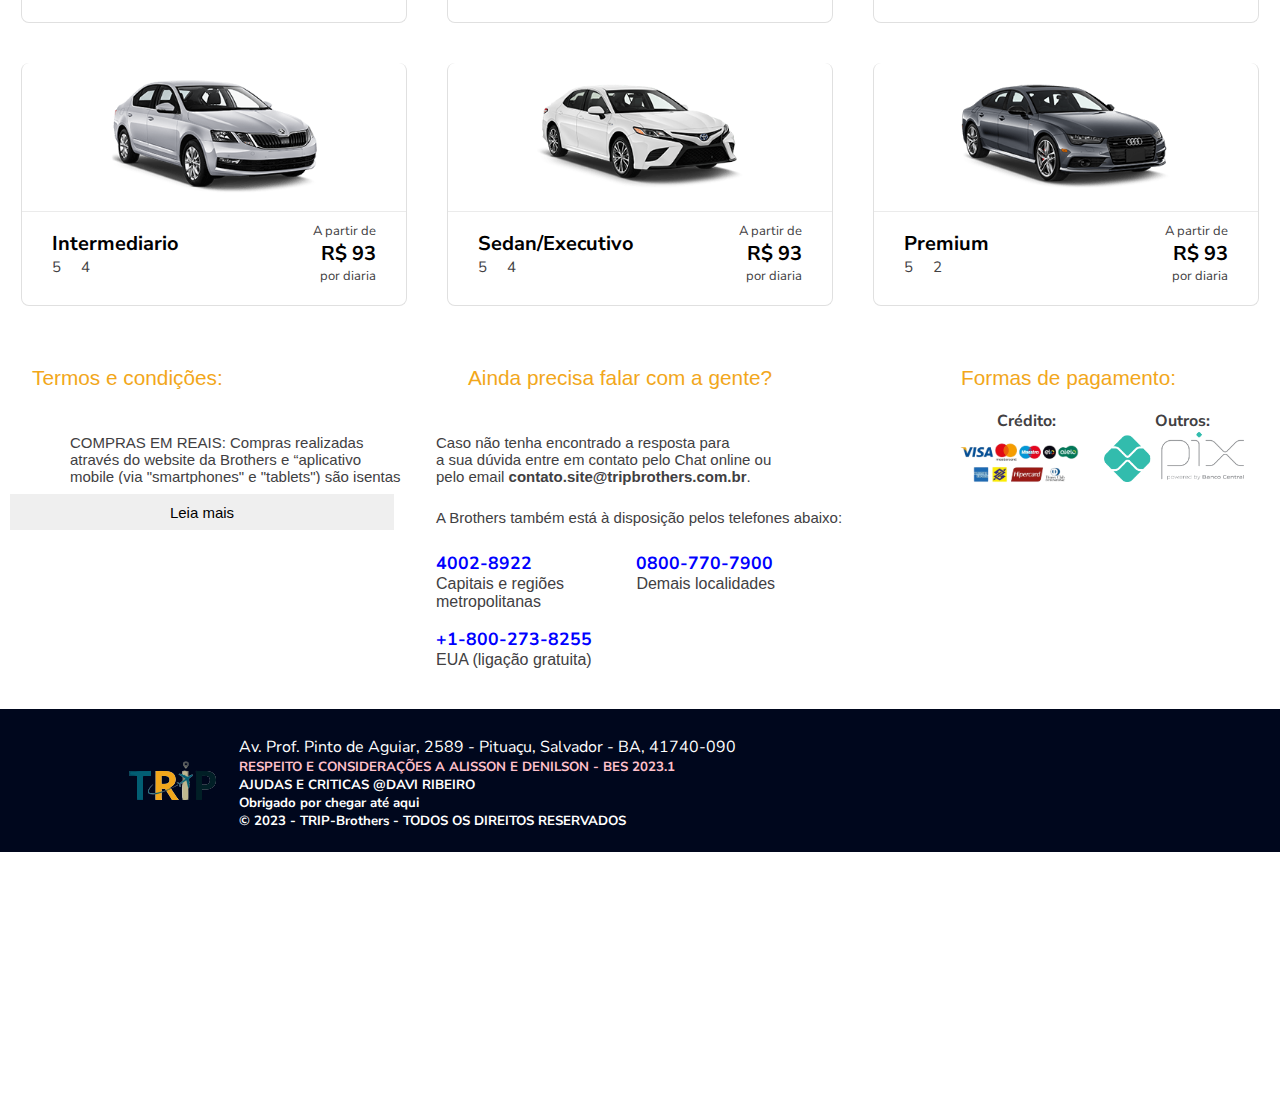
==== commit a0372a78: "d2" ====
--- a/carros.html
+++ b/carros.html
@@ -71,16 +71,20 @@
        
       <div class="bannerinput">
         <label class="bannerlabel" for="">Local de retirada<input placeholder="Cidade, aeroporto ou estação" id="inputtexto" type="text"></label>
-        
-        <label class="bannerlabel" for="">Data de retirada<input type="date" name="" id=""></label>
+        <label class="bannerlabel" for="">Local de devolução<input placeholder="Cidade, aeroporto ou estação" id="inputtexto" type="text"></label>
+        <label class="bannerlabel" for="">Data de retirada<input type="date" name="" id="data1"></label>
         <label class="bannerlabel" for="">Hora<select name="" id="bannerselect"><option value="">13:00</option><option value="">13:30</option><option value="">14:00</option></select></label>
-        <label class="bannerlabel" for="">Hora<select name="" id="bannerselect"><option class="ir" value="">13:00</option><option value="">13:30</option><option value="">14:00</option></select></label>
-          <label class="bannerlabel" for="">Data de entrega<input type="date" name="" id=""></label>
-  
+      
+          <label class="bannerlabel" for="">Data de entrega<input type="date" name="" id="data2"></label>
+          <label class="bannerlabel" for="">Hora<select name="" id="bannerselect"><option class="ir" value="">13:00</option><option value="">13:30</option><option value="">14:00</option></select></label>
           </div>
           <div class="pai-button">
-            <div></div>
-            <div><button>Buscar</button></div>
+            <div>
+<div class="check1"><input type="checkbox" name="" id=""><span class="text-check">Devolver carro em local diferente da coleta</span></div>
+<div class="check1"><input type="checkbox" name="" id=""><span class="text-check">Motorista com idade entre 25 - 75</span></div>
+
+            </div>
+            <div class="bnt-buscar"><button>Buscar</button></div>
           </div>
         </div>
           
--- a/carros.css
+++ b/carros.css
@@ -287,7 +287,7 @@
   border-radius: 4px;
   display: flex;
   
-  padding: 50px;
+  padding: 50px 50px 10px 50px;
 }
 .tudoinput{
   background-color: rgb(1, 30, 70);
@@ -302,6 +302,7 @@
 }
 .bannerlabel{
   display: flex;
+  font-size: 14px;
   color: white;
   flex-direction: column;
 }
@@ -312,19 +313,70 @@
     font-weight:bolder;
 
 }
+.bnt-buscar button{
+  cursor: pointer;
+  font-weight: bold;
+  font-size: 16px;
+  color: white;
+  border: none;
+  border-radius: 8px;
+  background-color: rgb(0, 100, 194);
+  width: 9vw;
+  height: 7vh;
+}
+.pai-button{
+  display: flex;
+  justify-content: space-between;
+  align-items: center;
+  padding: 0px 60px 40px 50px;
+}
+.text-check{
+  color: white;
+}
 #inputtexto {
-  display: flex;
-  width: 40vw;
-  height: 7vh;
+  border: 1px solid rgb(224, 224, 224);
+  display: flex;
+  width: 20vw;
+  height: 8vh;
   padding-left: 10px;
 }
 input[type = date]{
+  
+  border: 1px solid rgb(224, 224, 224);
   width: 13vw;
-  height: 7vh;
+  height: 8vh;
+  font-size: 17px;
+  padding-left: 20px;
+}
+#data1::-webkit-calendar-picker-indicator{
+  cursor: pointer;
+  opacity: 0;
+  left: 41rem;
+  background-color: aqua;
+  position: absolute;
+  width: 13vw;
+  height: 8vh;
+
+}
+#data2::-webkit-calendar-picker-indicator{
+  cursor: pointer;
+  opacity: 0;
+  left: 59rem;
+  background-color: aqua;
+  position: absolute;
+  width: 12.5vw;
+  height: 8vh;
+
+}
+.check1{
+  display: flex;
+ 
+  gap: 5px;
 }
 #bannerselect{
+  border: 1px solid rgb(224, 224, 224);
   width: 8vw;
-  height: 7vh;
+  height: 8vh;
 }
 .textopr{
     display: flex;
